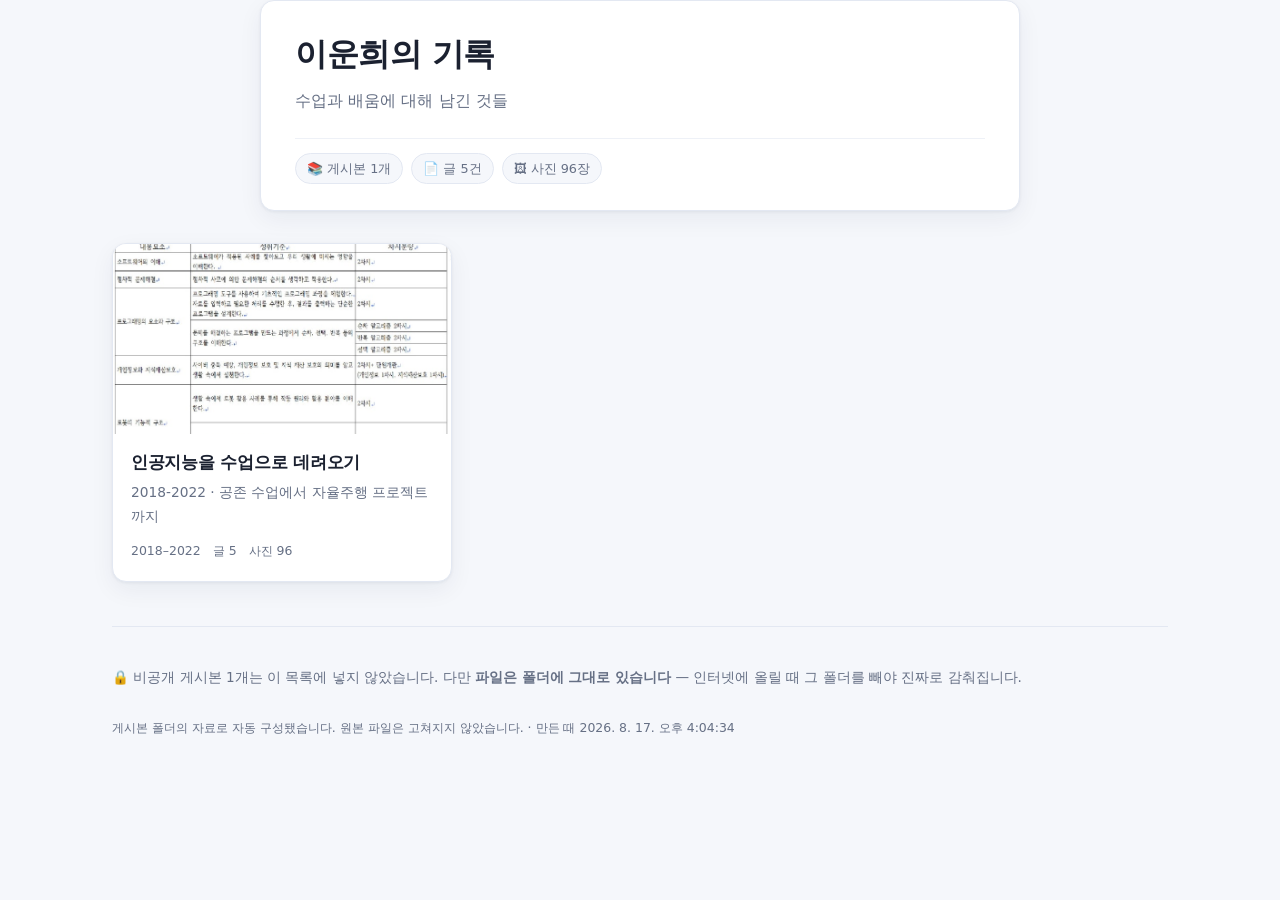
==== 통합사이트/index.html @ e2ad6cfe "웹 게시본 제작기 + 게시본 첫 배포 - 공용/ 제작·허브·해석 로직, 디자인 10종, 배치 7종, 접기 - 게시본: 공개(공개: 켜기)만. 비공개 폴더는 _올리기.mjs 가 뺌 " ====
<!doctype html>
<html lang="ko" class="배치-바둑판" data-디자인="기록장">
<head><meta charset="utf-8">
<meta name="viewport" content="width=device-width, initial-scale=1">
<title>이운희의 기록</title>
<link rel="stylesheet" href="../공용/부품.css">
<link rel="stylesheet" href="../디자인/%EA%B8%B0%EB%A1%9D%EC%9E%A5/연결.css">
</head><body><div class="판">
<header class="표지">
<h1>이운희의 기록</h1>
<p class="부제">수업과 배움에 대해 남긴 것들</p>
<div class="집계"><span>📚 게시본 1개</span><span>📄 글 5건</span><span>🖼 사진 96장</span></div>
</header>
<div class="허브격자">
<a class="게시본칸" href="../게시본/%EC%9D%B8%EA%B3%B5%EC%A7%80%EB%8A%A5-%EC%88%98%EC%97%85/index.html">
<div class="그림"><img loading="lazy" alt="" src="../게시본/%EC%9D%B8%EA%B3%B5%EC%A7%80%EB%8A%A5-%EC%88%98%EC%97%85/%EC%82%AC%EC%A7%84/2018-12-02_2018._%EC%9D%B8%EA%B0%84%EA%B3%BC_%EC%9D%B8%EA%B3%B5%EC%A7%80%EB%8A%A5_%EB%A1%9C%EB%B4%87%EC%9D%98_%EA%B3%B5%EC%A1%B4_1/img_001.jpeg"></div>
<div class="속">
<h3>인공지능을 수업으로 데려오기</h3>
<p class="곁">2018-2022 · 공존 수업에서 자율주행 프로젝트까지</p>
<div class="셈"><span>2018–2022</span><span>글 5</span><span>사진 96</span></div>
</div></a>
</div>
<footer class="출처">
<p>🔒 비공개 게시본 1개는 이 목록에 넣지 않았습니다. 다만 <b>파일은 폴더에 그대로 있습니다</b> — 인터넷에 올릴 때 그 폴더를 빼야 진짜로 감춰집니다.</p>
<p class="만든표시">게시본 폴더의 자료로 자동 구성됐습니다. 원본 파일은 고쳐지지 않았습니다. · 만든 때 2026. 8. 17. 오후 4:04:34</p>
</footer>
</div></body></html>
---- 공용/부품.css ----
/* ============================================================
   게시본 부품 — 뼈대만 있습니다. 색·글꼴은 여기서 정하지 않습니다.
   모든 값은 --게시-* 토큰으로 받고, 그 토큰은 디자인/<이름>/연결.css 가 채웁니다.

   ★ 변수 이름에 '게시-' 를 붙인 이유
     꽂아 넣는 디자인 시스템도 --font-body 같은 흔한 이름을 씁니다.
     이름표가 없으면 서로 덮어써서 디자인이 깨집니다.
   ============================================================ */

/* 디자인이 값을 안 주었을 때만 쓰이는 최소한의 back-up */
:root{
  --게시-바탕:#fff; --게시-종이:#f7f7f5; --게시-글:#1a1a1a; --게시-흐린글:#6b6b6b;
  --게시-강조:#2f5d7c; --게시-강조바탕:#eef3f7; --게시-선:#e3e3e0;
  --게시-제목글꼴:system-ui,sans-serif; --게시-본문글꼴:system-ui,sans-serif;
  --게시-제목굵기:700; --게시-폭:720px; --게시-모서리:6px; --게시-사이:40px;
  --게시-글크기:17px; --게시-줄간:1.85; --게시-자간:-.01em; --게시-배율:1;
  --게시-테두리:1px solid var(--게시-선);
  --게시-그림자:none; --게시-카드바탕:transparent; --게시-카드안쪽:0;
  --게시-카드테두리:0; --게시-사진모서리:4px; --게시-표지위아래:64px 0 44px;
}

*{box-sizing:border-box}
body{
  margin:0; background:var(--게시-바탕); color:var(--게시-글);
  font-family:var(--게시-본문글꼴);
  font-size:calc(var(--게시-글크기) * var(--게시-배율));
  line-height:var(--게시-줄간);
  -webkit-text-size-adjust:100%;
}
.판{max-width:var(--게시-폭); margin:0 auto; padding:0 22px 120px}
a{color:var(--게시-강조)}

/* ---------- 표지 ---------- */
.표지{padding:var(--게시-표지위아래); border-bottom:var(--게시-테두리); margin-bottom:var(--게시-사이)}
.표지 h1{
  font-family:var(--게시-제목글꼴); font-weight:var(--게시-제목굵기);
  font-size:calc(2.3rem * var(--게시-배율)); line-height:1.24;
  margin:0 0 .35em; letter-spacing:var(--게시-자간);
}
.표지 .부제{color:var(--게시-흐린글); font-size:1.02rem; margin:0 0 1.4em}
.표지 .집계{
  display:flex; flex-wrap:wrap; gap:8px 20px; font-size:.85rem;
  color:var(--게시-흐린글); border-top:var(--게시-테두리); padding-top:14px;
}

/* ---------- 제작 노트 ---------- */
.제작노트{
  background:var(--게시-강조바탕); border-left:3px solid var(--게시-강조);
  border-radius:0 var(--게시-모서리) var(--게시-모서리) 0;
  padding:16px 20px; margin:0 0 var(--게시-사이); font-size:.92rem;
}
.제작노트 .딱지{display:block; font-weight:700; color:var(--게시-강조);
                font-size:.78rem; letter-spacing:.06em; margin-bottom:8px}
.제작노트 p{margin:.3em 0; white-space:pre-wrap}
.제작노트 .안내{color:var(--게시-흐린글); font-size:.82rem; margin-top:10px}

/* ---------- 목차 ---------- */
.목차{margin:0 0 var(--게시-사이); padding:20px 24px; background:var(--게시-종이);
      border:var(--게시-테두리); border-radius:var(--게시-모서리); box-shadow:var(--게시-그림자)}
.목차 .딱지{font-size:.78rem; letter-spacing:.06em; color:var(--게시-흐린글);
            font-weight:700; margin-bottom:12px}
.목차 ol{margin:0; padding-left:1.2em}
.목차 li{margin:.35em 0}
.목차 a{text-decoration:none}
.목차 a:hover{text-decoration:underline}
.목차 .날{color:var(--게시-흐린글); font-size:.82rem; margin-left:8px}

/* ---------- 자료 ---------- */
.자료{margin:0 0 var(--게시-사이); scroll-margin-top:20px}
.자료 h2.제목{
  font-family:var(--게시-제목글꼴); font-weight:var(--게시-제목굵기);
  font-size:calc(1.45rem * var(--게시-배율)); line-height:1.35;
  margin:0 0 .3em; letter-spacing:var(--게시-자간);
}
.자료 .머리{
  display:flex; flex-wrap:wrap; gap:6px 14px; align-items:baseline;
  font-size:.83rem; color:var(--게시-흐린글); margin-bottom:1.1em;
  padding-bottom:.8em; border-bottom:var(--게시-테두리);
}
.자료 .머리 .원문{margin-left:auto; text-decoration:none; white-space:nowrap}
.자료 .머리 .원문:hover{text-decoration:underline}
.자료 .몸{
  background:var(--게시-카드바탕); padding:var(--게시-카드안쪽);
  border:var(--게시-카드테두리); border-radius:var(--게시-모서리);
  box-shadow:var(--게시-그림자);
}
.자료 .몸 > p{margin:0 0 1.05em}
.자료 .몸 > p:last-child{margin-bottom:0}
.자료 .몸 h3{font-family:var(--게시-제목글꼴); font-size:calc(1.12rem * var(--게시-배율));
             font-weight:var(--게시-제목굵기); margin:1.6em 0 .5em}
.자료.강조{
  background:var(--게시-강조바탕); margin-left:-24px; margin-right:-24px;
  padding:26px 24px; border-radius:var(--게시-모서리);
}

.자료 .몸 h4{font-family:var(--게시-제목글꼴); font-size:calc(1rem * var(--게시-배율));
             font-weight:var(--게시-제목굵기); margin:1.4em 0 .4em; color:var(--게시-흐린글)}
.자료 .몸 b,.자료 .몸 strong{font-weight:700}
.자료 .몸 code{font-family:Consolas,"D2Coding",monospace; font-size:.9em;
               background:var(--게시-강조바탕); padding:.1em .35em; border-radius:3px}
.자료 .몸 ul,.자료 .몸 ol{margin:0 0 1.05em; padding-left:1.5em}
.자료 .몸 li{margin:.25em 0}
.자료 .몸 li ul,.자료 .몸 li ol{margin:.25em 0 .25em}
.자료 .몸 pre.코드{
  background:var(--게시-종이); border:var(--게시-테두리); border-radius:var(--게시-모서리);
  padding:14px 16px; overflow:auto; font:.86em/1.6 Consolas,"D2Coding",monospace; margin:1.2em 0;
}
.자료 .몸 pre.코드 code{background:none; padding:0; font-size:inherit}
.자료 .몸 .표틀{overflow-x:auto; margin:1.4em 0}
.자료 .몸 table.표{border-collapse:collapse; width:100%; font-size:.93em}
.자료 .몸 table.표 th,.자료 .몸 table.표 td{border:var(--게시-테두리); padding:.5em .8em; text-align:left; vertical-align:top}
.자료 .몸 table.표 th{background:var(--게시-종이); font-weight:700}
.자료 .몸 hr.구분{border:0; border-top:var(--게시-테두리); margin:2em auto; width:40%}
.자료.사진자료 h2.제목{font-size:calc(1.1rem * var(--게시-배율))}

/* ============================================================
   접기 — 모든 것은 접힌다. 자료가 많아도 화면이 넘치지 않게.
   자료·장·목차·제작노트·사진판·출처가 전부 <details> 다. JS 없이도 손으로 여닫힌다.
   ============================================================ */
summary{cursor:pointer; list-style:none}
summary::-webkit-details-marker{display:none}

/* 접기줄 — 모두 펼치기/접기 */
.접기줄{display:flex; flex-wrap:wrap; gap:8px 14px; align-items:center; justify-content:space-between;
        margin:calc(-1 * var(--게시-사이) + 10px) 0 var(--게시-사이); font-size:.83rem; color:var(--게시-흐린글)}
.접기줄 .단추들{display:flex; gap:6px}
.접기줄 button{font:inherit; font-size:.8rem; padding:5px 12px; border-radius:999px; cursor:pointer;
               border:var(--게시-테두리); background:var(--게시-종이); color:var(--게시-글)}
.접기줄 button:hover{border-color:var(--게시-강조); color:var(--게시-강조)}

/* 자료 제목줄 (나열·갤러리·잡지·타임라인) — 누르면 여닫힘, 오른쪽에 화살표 */
details.자료 > summary.제목줄{display:flex; align-items:baseline; gap:12px; flex-wrap:wrap; padding-right:28px; position:relative}
details.자료 > summary.제목줄 h2.제목{margin:0; flex:1 1 auto; min-width:0}
details.자료 > summary.제목줄 .곁{font-size:.8rem; color:var(--게시-흐린글); white-space:nowrap}
details.자료 > summary.제목줄::after{content:"›"; position:absolute; right:4px; top:.05em; font-size:1.4em; line-height:1;
  color:var(--게시-흐린글); transform:rotate(90deg); transition:transform .15s}
details.자료:not([open]) > summary.제목줄::after{transform:rotate(0)}
details.자료:not([open]){margin-bottom:12px}
details.자료:not([open]) > summary.제목줄{padding-bottom:10px; border-bottom:var(--게시-테두리)}
details.자료:not([open]) > summary.제목줄 h2.제목{font-size:calc(1.12rem * var(--게시-배율)); margin:0}
details.자료 > summary.제목줄:hover h2.제목{color:var(--게시-강조)}
details.자료 > .머리{margin-top:.2em}

/* 장 — 머리를 누르면 그 장이 통째로 접힌다 */
details.장 > summary.장머리 .곁{margin-left:auto; font-size:.8rem; color:var(--게시-흐린글); font-weight:400}
details.장 > summary.장머리::after{content:"›"; margin-left:8px; color:var(--게시-흐린글); transform:rotate(90deg); display:inline-block; transition:transform .15s}
details.장:not([open]) > summary.장머리::after{transform:rotate(0)}
details.장:not([open]) > summary.장머리{margin-bottom:0}

/* 목차·제작노트·사진판·출처 딱지가 곧 여닫이 */
details.목차 > summary.딱지, details.제작노트 > summary.딱지, details.사진모음 > summary.딱지, .출처 > details > summary.딱지{display:block}
details.목차:not([open]), details.제작노트:not([open]){padding-bottom:12px}
details.목차:not([open]) > summary.딱지, details.제작노트:not([open]) > summary.딱지{margin-bottom:0}
details.목차 > summary.딱지::after, details.제작노트 > summary.딱지::after, details.사진모음 > summary.딱지::after, .출처 > details > summary.딱지::after{content:"  ▾"; opacity:.6}
details.목차:not([open]) > summary.딱지::after, details.제작노트:not([open]) > summary.딱지::after, details.사진모음:not([open]) > summary.딱지::after, .출처 > details:not([open]) > summary.딱지::after{content:"  ▸"}

/* 사진 더 보기 */
details.더보기{margin:-.6em 0 1.6em}
details.더보기 > summary{display:inline-block; font-size:.85rem; padding:6px 14px; border-radius:999px;
  border:var(--게시-테두리); background:var(--게시-종이); color:var(--게시-강조)}
details.더보기 > summary:hover{border-color:var(--게시-강조)}
details.더보기[open] > summary{margin-bottom:.4em}
details.더보기 > .갤러리{margin-top:.6em}

/* 인쇄할 땐 스크립트가 다 펼친다. 화살표·단추는 숨김 */
@media print{ .접기줄, summary::after{display:none} }

/* ---------- 장(章) — 하위 폴더 하나가 장 하나 ---------- */
.장{margin:0 0 calc(var(--게시-사이) * 1.2)}
.장머리{display:flex; align-items:baseline; gap:14px; margin:0 0 var(--게시-사이);
        padding-bottom:12px; border-bottom:2px solid var(--게시-강조)}
.장머리 .딱지{font-size:.78rem; letter-spacing:.06em; font-weight:700; color:var(--게시-강조)}
.장머리 h2{font-family:var(--게시-제목글꼴); font-weight:var(--게시-제목굵기);
           font-size:calc(1.7rem * var(--게시-배율)); margin:0; letter-spacing:var(--게시-자간)}
.장 .자료{margin-left:0}
.목차 li.장{list-style:none; margin:.6em 0 .3em -1.2em}
.목차 li.장 > .장이름{font-weight:700; color:var(--게시-강조); font-size:.9rem}
.목차 li.장 > ol{margin-top:.2em}

/* ---------- 사진 크기 (메모: 사진크기: 크게/작게) ---------- */
.사진-크게 .갤러리{grid-template-columns:1fr}
.사진-크게 figure{margin:2em calc(-1 * clamp(0px, 6vw, 60px))}
.사진-크게 .갤러리 figure{margin:0}
.사진-작게 .갤러리{grid-template-columns:repeat(auto-fit,minmax(150px,1fr)); gap:10px}
.사진-작게 figure{max-width:60%; margin:1.2em auto}
.사진-작게 .갤러리 figure{max-width:none; margin:0}
@media (max-width:640px){ .사진-크게 figure{margin:1.6em 0} }

/* ---------- 인용 ---------- */
blockquote{
  margin:1.5em 0; padding:.2em 0 .2em 20px;
  border-left:3px solid var(--게시-강조);
  font-family:var(--게시-제목글꼴); font-size:1.05em;
}
blockquote p{margin:.3em 0}

/* ---------- 사진 ---------- */
figure{margin:1.6em 0}
figure img{width:100%; height:auto; display:block;
           border-radius:var(--게시-사진모서리); box-shadow:var(--게시-그림자)}
figcaption{font-size:.83rem; color:var(--게시-흐린글); margin-top:.6em; text-align:center}
.갤러리{display:grid; grid-template-columns:repeat(auto-fit,minmax(240px,1fr));
        gap:14px; margin:1.6em 0}
.갤러리 figure{margin:0}
.사진없음{
  background:var(--게시-종이); border:1px dashed var(--게시-선);
  border-radius:var(--게시-사진모서리); padding:28px 20px; text-align:center;
  color:var(--게시-흐린글); font-size:.86rem; margin:1.6em 0;
}

/* ---------- 붙임 ---------- */
.붙임{
  display:flex; gap:12px; align-items:center; text-decoration:none; color:inherit;
  background:var(--게시-종이); border:var(--게시-테두리);
  border-radius:var(--게시-모서리); padding:14px 18px; margin:1.2em 0;
  box-shadow:var(--게시-그림자);
}
.붙임:hover{border-color:var(--게시-강조)}
.붙임 .아이콘{font-size:1.3rem; flex:0 0 auto}
.붙임 .이름{font-weight:600; font-size:.95rem}
.붙임 .곁{font-size:.8rem; color:var(--게시-흐린글)}

/* ---------- 통합 사이트 (허브) ---------- */
.허브격자{display:grid; grid-template-columns:repeat(auto-fill,minmax(280px,1fr));
          gap:18px; margin:0 0 var(--게시-사이)}
.게시본칸{
  display:flex; flex-direction:column; text-decoration:none; color:inherit;
  background:var(--게시-종이); border:var(--게시-테두리);
  border-radius:var(--게시-모서리); box-shadow:var(--게시-그림자); overflow:hidden;
}
.게시본칸:hover{border-color:var(--게시-강조)}
.게시본칸 .그림{
  aspect-ratio:16/9; background:var(--게시-강조바탕); overflow:hidden;
  display:flex; align-items:center; justify-content:center;
}
.게시본칸 .그림 img{width:100%; height:100%; object-fit:cover; display:block}
.게시본칸 .그림 .없음{color:var(--게시-흐린글); font-size:.8rem}
.게시본칸 .속{padding:16px 18px 18px}
.게시본칸 h3{
  font-family:var(--게시-제목글꼴); font-weight:var(--게시-제목굵기);
  font-size:calc(1.08rem * var(--게시-배율)); line-height:1.4;
  margin:0 0 .3em; letter-spacing:var(--게시-자간);
}
.게시본칸 .곁{color:var(--게시-흐린글); font-size:.86rem; margin:0 0 .8em}
.게시본칸 .셈{display:flex; flex-wrap:wrap; gap:4px 12px;
              color:var(--게시-흐린글); font-size:.78rem}
.빈안내{
  border:1px dashed var(--게시-선); border-radius:var(--게시-모서리);
  padding:34px 24px; text-align:center; color:var(--게시-흐린글); font-size:.92rem;
}

/* ---------- 꼬리 ---------- */
.출처{margin-top:calc(var(--게시-사이) * 1.4); padding-top:24px;
      border-top:var(--게시-테두리); font-size:.85rem; color:var(--게시-흐린글)}
.출처 .딱지{font-weight:700; letter-spacing:.06em; font-size:.78rem; margin-bottom:12px}
.출처 ul{margin:0; padding-left:1.1em}
.출처 li{margin:.3em 0; word-break:break-all}
.출처 .곁{opacity:.75}
.만든표시{margin-top:28px; font-size:.78rem; color:var(--게시-흐린글)}

/* ============================================================
   배치 — 자료를 늘어놓는 방식. 디자인(색·글꼴)과 별개 축.
   <html class="배치-바둑판"> 처럼 걸린다. 기본(나열)은 위의 규칙 그대로.
   ============================================================ */

/* ---------- 바둑판 · 목록 : 카드를 눌러 펼친다 (details, JS 없음) ---------- */
details.자료{margin:0}
details.자료 > summary.카드{
  list-style:none; cursor:pointer; display:flex; gap:14px; align-items:flex-start;
  background:var(--게시-종이); border:var(--게시-테두리); border-radius:var(--게시-모서리);
  box-shadow:var(--게시-그림자); overflow:hidden; height:100%;
}
details.자료 > summary.카드::-webkit-details-marker{display:none}
details.자료 > summary.카드:hover{border-color:var(--게시-강조)}
details.자료.강조 > summary.카드{border-color:var(--게시-강조); background:var(--게시-강조바탕)}
.카드 .표지그림{flex:0 0 auto; display:flex; align-items:center; justify-content:center; background:var(--게시-강조바탕); overflow:hidden}
.카드 .표지그림 img{width:100%; height:100%; object-fit:cover; display:block}
.카드 .빈그림{font-size:1.6rem; color:var(--게시-흐린글)}
.카드 .카드글{display:flex; flex-direction:column; gap:4px; min-width:0; padding:14px 16px 16px}
.카드 .카드제목{font-family:var(--게시-제목글꼴); font-weight:var(--게시-제목굵기); font-size:calc(1.05rem * var(--게시-배율)); line-height:1.35; letter-spacing:var(--게시-자간)}
.카드 .카드곁{font-size:.78rem; color:var(--게시-흐린글)}
.카드 .발췌{font-size:.86rem; color:var(--게시-흐린글); line-height:1.55; overflow:hidden; display:-webkit-box; -webkit-line-clamp:3; -webkit-box-orient:vertical}
details.자료 > .펼침{padding:6px 4px 30px}
details.자료[open] > summary.카드{border-bottom-left-radius:0; border-bottom-right-radius:0; border-color:var(--게시-강조)}
details.자료[open] > summary.카드 .발췌{display:none}

.배치-바둑판 .자료들, .배치-바둑판 .장 .장속{
  display:grid; grid-template-columns:repeat(auto-fill, minmax(260px, 1fr)); gap:16px; align-items:start;
}
.배치-바둑판 .자료들 > .장{grid-column:1 / -1}
.배치-바둑판 details.자료[open]{grid-column:1 / -1}
.배치-바둑판 .카드{flex-direction:column; gap:0}
.배치-바둑판 .카드 .표지그림{width:100%; aspect-ratio:16/10}
.배치-바둑판 .카드 .표지그림.빈그림{aspect-ratio:16/5}
.배치-바둑판 details.자료[open] > summary.카드{flex-direction:row}
.배치-바둑판 details.자료[open] > summary.카드 .표지그림{width:120px; aspect-ratio:auto; height:80px; margin:14px 0 14px 14px; border-radius:calc(var(--게시-모서리) / 2)}
.배치-바둑판 .판, .배치-목록 .판{max-width:min(1100px, 100%)}
.배치-바둑판 .표지, .배치-목록 .표지, .배치-갤러리 .표지{max-width:var(--게시-폭); margin-left:auto; margin-right:auto}
.배치-바둑판 .제작노트, .배치-목록 .제작노트{max-width:var(--게시-폭); margin-left:auto; margin-right:auto}
.배치-바둑판 details.자료 > .펼침, .배치-목록 details.자료 > .펼침{max-width:var(--게시-폭); margin:0 auto}

.배치-목록 .자료들, .배치-목록 .장 .장속{display:flex; flex-direction:column; gap:8px}
.배치-목록 .카드{align-items:center; padding-right:14px}
.배치-목록 .카드 .표지그림{width:88px; height:64px; margin:8px 0 8px 8px; border-radius:calc(var(--게시-모서리) / 2)}
.배치-목록 .카드 .카드글{padding:10px 8px}
.배치-목록 .카드 .발췌{-webkit-line-clamp:1}
.배치-목록 .카드 .카드제목{font-size:calc(.98rem * var(--게시-배율))}
.배치-목록 .장머리{margin-top:calc(var(--게시-사이) * .6)}

/* ---------- 슬라이드 : 한 화면에 하나. scroll-snap + 점 길잡이 ---------- */
.배치-슬라이드 body{overflow:hidden}
.배치-슬라이드 .판{max-width:none; padding:0; height:100vh; height:100dvh; overflow-y:auto; scroll-snap-type:y mandatory; scroll-behavior:smooth}
.배치-슬라이드 .슬라이드{
  min-height:100vh; min-height:100dvh; scroll-snap-align:start; scroll-snap-stop:always;
  box-sizing:border-box; padding:48px 24px 72px; overflow-y:auto;
  display:flex; flex-direction:column; justify-content:center;
}
.배치-슬라이드 .슬라이드 > *{width:100%; max-width:var(--게시-폭); margin-left:auto; margin-right:auto}
.배치-슬라이드 .슬라이드 .자료{margin-bottom:0}
.배치-슬라이드 .슬라이드.첫{justify-content:center}
.배치-슬라이드 .슬라이드.첫 .표지{border-bottom:0; padding-top:0}
.배치-슬라이드 .슬라이드.첫 .목차{margin-bottom:0}
.배치-슬라이드 .장슬라이드{min-height:100vh; min-height:100dvh; scroll-snap-align:start; display:flex; align-items:center; justify-content:center}
.배치-슬라이드 .장슬라이드 .장머리{border-bottom:0; flex-direction:column; align-items:center; gap:10px}
.배치-슬라이드 .장슬라이드 .장머리 h2{font-size:calc(2.4rem * var(--게시-배율))}
.배치-슬라이드 .자료들, .배치-슬라이드 .장, .배치-슬라이드 .장속{display:contents}
.배치-슬라이드 .출처{margin-top:0}
.배치-슬라이드 .슬라이드.끝{justify-content:flex-start}
.슬라이드길{
  position:fixed; right:18px; bottom:18px; z-index:9; display:flex; align-items:center; gap:6px;
  background:var(--게시-종이); border:var(--게시-테두리); border-radius:999px; padding:6px 8px; box-shadow:var(--게시-그림자);
}
.슬라이드길 button{font:inherit; border:0; background:transparent; cursor:pointer; color:var(--게시-글); border-radius:999px; line-height:1}
.슬라이드길 > button{font-size:1.3rem; padding:2px 8px}
.슬라이드길 .점들{display:flex; gap:5px; align-items:center; max-width:40vw; overflow:hidden}
.슬라이드길 .점들 button{width:8px; height:8px; padding:0; background:var(--게시-선)}
.슬라이드길 .점들 button.지금{background:var(--게시-강조); width:20px}
@media (max-width:640px){ .배치-슬라이드 .슬라이드{padding:28px 16px 80px} }

/* ---------- 갤러리 : 사진판 먼저, 그 밑에 글 ---------- */
.사진모음{margin:0 0 var(--게시-사이)}
.사진모음 .딱지{font-size:.78rem; letter-spacing:.06em; color:var(--게시-흐린글); font-weight:700; margin-bottom:12px}
.사진판{display:grid; grid-template-columns:repeat(auto-fill, minmax(180px, 1fr)); grid-auto-rows:150px; grid-auto-flow:dense; gap:8px}
.사진판 .한장{position:relative; display:block; overflow:hidden; border-radius:var(--게시-사진모서리); background:var(--게시-종이)}
.사진판 .한장 img{width:100%; height:100%; object-fit:cover; display:block; transition:transform .25s}
.사진판 .한장:hover img{transform:scale(1.04)}
.사진판 .한장:nth-child(5n+1){grid-column:span 2; grid-row:span 2}
.사진판 .한장 .설명{position:absolute; left:0; right:0; bottom:0; padding:18px 10px 8px; font-size:.75rem; color:#fff;
  background:linear-gradient(transparent, rgba(0,0,0,.6)); opacity:0; transition:opacity .2s; white-space:nowrap; overflow:hidden; text-overflow:ellipsis}
.사진판 .한장:hover .설명{opacity:1}
.배치-갤러리 .판{max-width:min(1100px, 100%)}
.배치-갤러리 .자료들, .배치-갤러리 .제작노트, .배치-갤러리 .목차, .배치-갤러리 .출처{max-width:var(--게시-폭); margin-left:auto; margin-right:auto}
.배치-갤러리 .자료들 .자료{scroll-margin-top:24px}

/* ---------- 잡지 : 두 단, 첫 사진은 크게 ---------- */
.배치-잡지 .판{max-width:min(980px, 100%)}
.배치-잡지 .자료 .몸{columns:2; column-gap:38px; column-rule:var(--게시-테두리)}
.배치-잡지 .자료 .몸 > *{break-inside:avoid}
.배치-잡지 .자료 .몸 > h3, .배치-잡지 .자료 .몸 > h4{break-after:avoid}
.배치-잡지 .자료 .몸 > figure:first-child, .배치-잡지 .자료 .몸 > .갤러리:first-child{column-span:all; margin-top:0}
.배치-잡지 .자료 .몸 > p:first-of-type::first-letter{font-family:var(--게시-제목글꼴); font-size:3.1em; float:left; line-height:.85; padding:.08em .12em 0 0; color:var(--게시-강조)}
.배치-잡지 .자료 h2.제목{font-size:calc(1.9rem * var(--게시-배율))}
.배치-잡지 .자료.사진자료 .몸, .배치-잡지 .자료.파일자료 .몸{columns:1}
@media (max-width:760px){ .배치-잡지 .자료 .몸{columns:1} }

/* ---------- 타임라인 : 왼쪽 세로줄에 날짜 ---------- */
.배치-타임라인 .자료들{position:relative; padding-left:150px}
.배치-타임라인 .자료들::before{content:""; position:absolute; left:118px; top:0; bottom:0; width:2px; background:var(--게시-선)}
.배치-타임라인 .자료{position:relative}
.배치-타임라인 .자료::before{
  content:attr(data-날짜); position:absolute; left:-150px; top:.35em; width:104px; text-align:right;
  font-size:.8rem; color:var(--게시-흐린글); font-variant-numeric:tabular-nums; white-space:nowrap;
}
.배치-타임라인 .자료::after{
  content:""; position:absolute; left:-38px; top:.55em; width:12px; height:12px; border-radius:50%;
  background:var(--게시-강조); border:3px solid var(--게시-바탕); box-shadow:0 0 0 2px var(--게시-선);
}
.배치-타임라인 .자료.강조::after{background:var(--게시-글); width:16px; height:16px; left:-40px}
.배치-타임라인 .자료:not([data-날짜])::before{content:"—"}
.배치-타임라인 .장{padding-left:0}
.배치-타임라인 .장머리{margin-left:-150px}
.배치-타임라인 .자료.강조{margin-left:0; margin-right:0}
@media (max-width:640px){
  .배치-타임라인 .자료들{padding-left:0}
  .배치-타임라인 .자료들::before, .배치-타임라인 .자료::after{display:none}
  .배치-타임라인 .자료::before{position:static; display:block; text-align:left; width:auto; margin-bottom:.3em}
  .배치-타임라인 .장머리{margin-left:0}
}

/* ---------- 허브 배치 : 목록 ---------- */
.배치-목록 .허브격자{grid-template-columns:1fr; gap:10px}
.배치-목록 .게시본칸{flex-direction:row; align-items:center}
.배치-목록 .게시본칸 .그림{width:140px; aspect-ratio:16/10; flex:0 0 auto}
.배치-목록 .게시본칸 .속{padding:10px 16px}
.배치-목록 .게시본칸 .곁{margin-bottom:.3em}

/* ---------- 좁은 화면 ---------- */
@media (max-width:640px){
  body{font-size:calc(16px * var(--게시-배율))}
  .표지 h1{font-size:calc(1.75rem * var(--게시-배율))}
  .자료.강조{margin-left:0; margin-right:0}
  .자료 .머리 .원문{margin-left:0}
}

/* ---------- 인쇄 ---------- */
@media print{
  body{background:#fff; color:#000}
  .목차,.제작노트,.슬라이드길{display:none}
  .자료{break-inside:avoid}
}
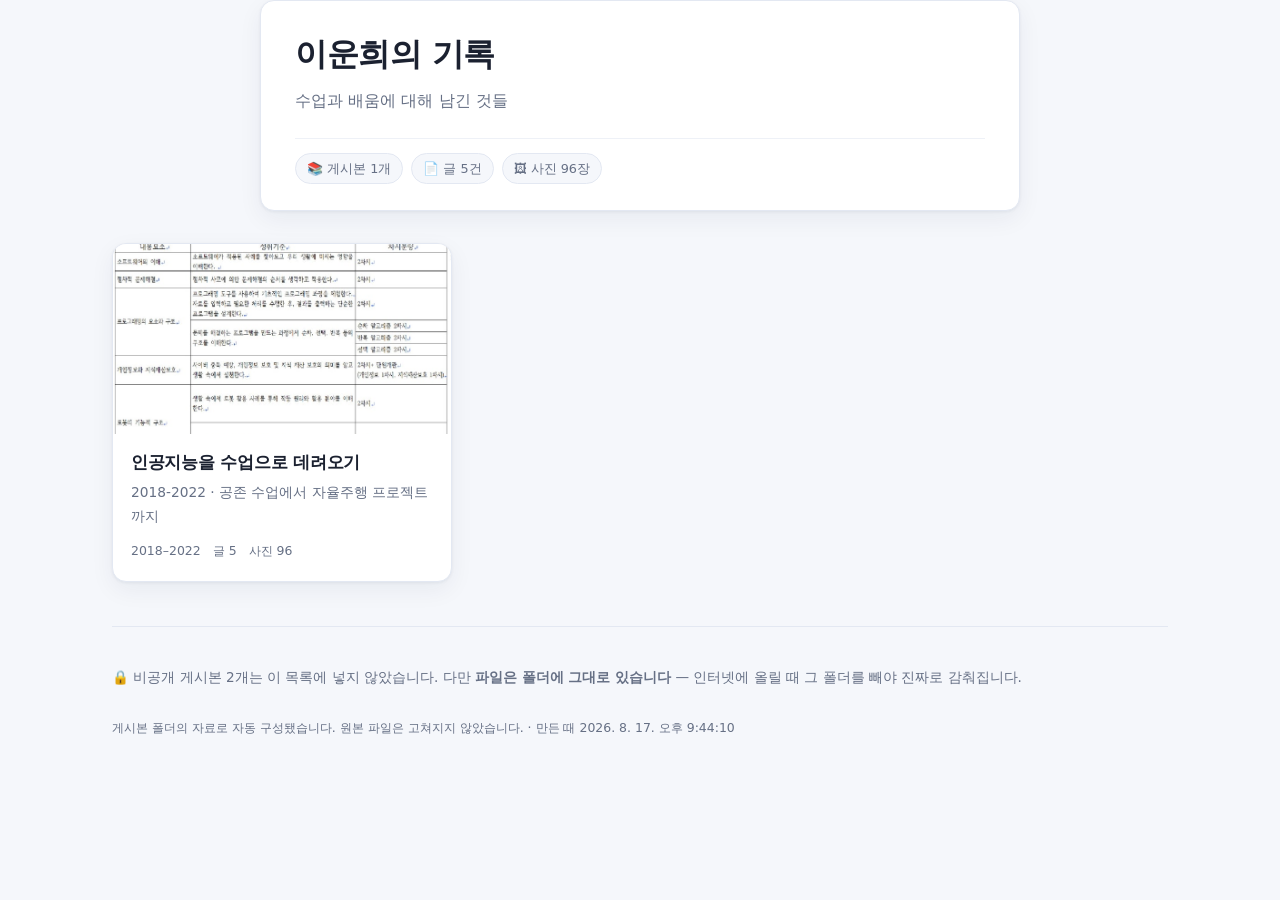
==== commit cbbfa6fa: "자동 구성 · AI 선택 · README 정리 안 된 폴더를 주제별로 나눠 게시본으로 만들어 주는 흐름을 붙였습니다.  - 탐색 → 분류 → 재구성 (CLI 3개 + 제작기의 「자" ====
--- a/통합사이트/index.html
+++ b/통합사이트/index.html
@@ -21,7 +21,7 @@
 </div></a>
 </div>
 <footer class="출처">
-<p>🔒 비공개 게시본 1개는 이 목록에 넣지 않았습니다. 다만 <b>파일은 폴더에 그대로 있습니다</b> — 인터넷에 올릴 때 그 폴더를 빼야 진짜로 감춰집니다.</p>
-<p class="만든표시">게시본 폴더의 자료로 자동 구성됐습니다. 원본 파일은 고쳐지지 않았습니다. · 만든 때 2026. 8. 17. 오후 4:04:34</p>
+<p>🔒 비공개 게시본 2개는 이 목록에 넣지 않았습니다. 다만 <b>파일은 폴더에 그대로 있습니다</b> — 인터넷에 올릴 때 그 폴더를 빼야 진짜로 감춰집니다.</p>
+<p class="만든표시">게시본 폴더의 자료로 자동 구성됐습니다. 원본 파일은 고쳐지지 않았습니다. · 만든 때 2026. 8. 17. 오후 9:44:10</p>
 </footer>
 </div></body></html>
